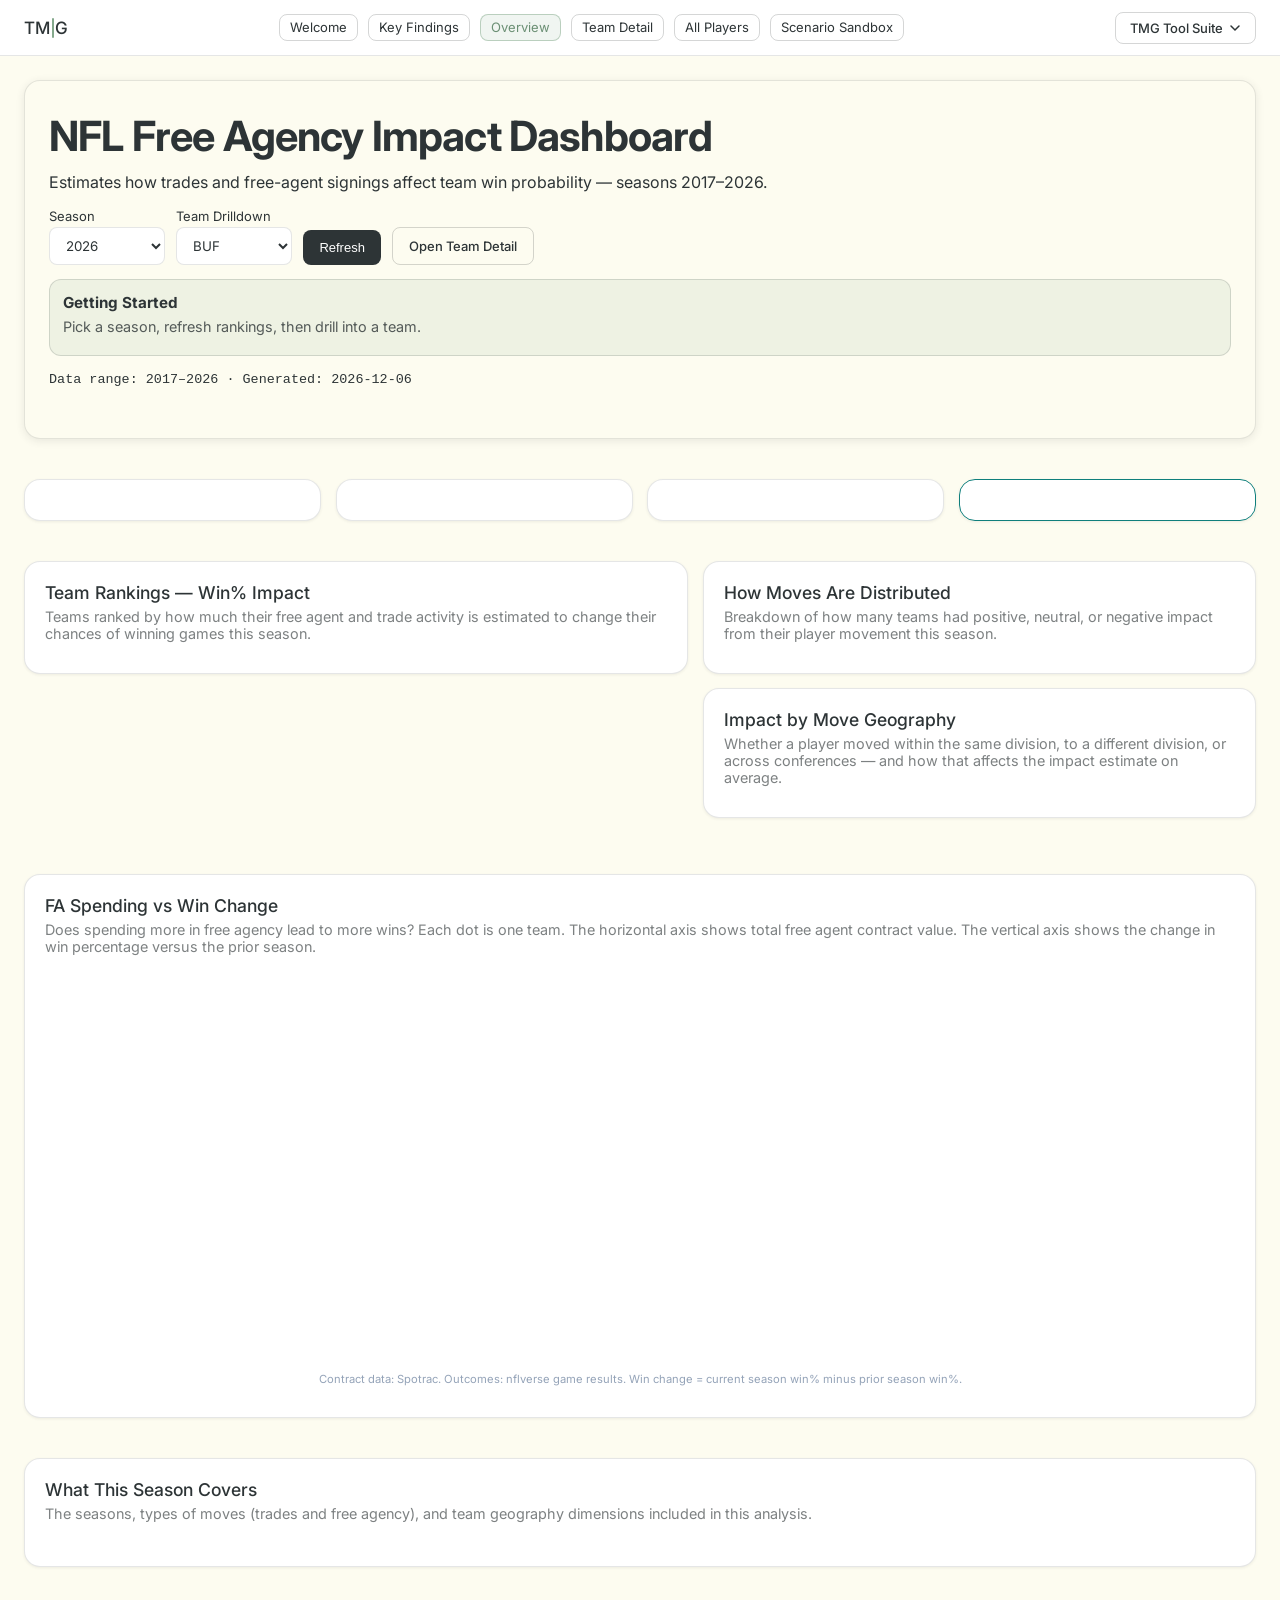
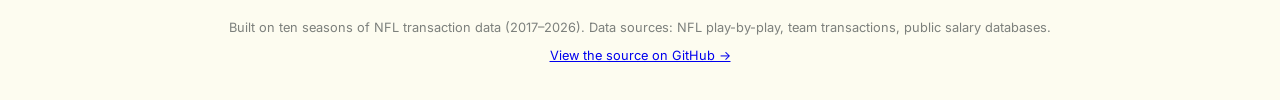
==== dashboard/src/index.html @ 6fe55dde "feat: update navigation links to replace 'Explorer' with 'All Players' for consistency across pages" ====
<!doctype html>
<html lang="en">
  <head>
    <meta charset="UTF-8" />
    <meta name="viewport" content="width=device-width, initial-scale=1.0" />
    <title>NFL Movement Impact Overview</title>
    <link rel="preconnect" href="https://fonts.googleapis.com" />
    <link href="https://fonts.googleapis.com/css2?family=Inter:wght@400;500&display=swap" rel="stylesheet" />
    <style>
      :root {
        --tmg-cream: #fdfcf0;
        --tmg-charcoal: #2d3436;
        --tmg-sage: #84a98c;
        --tmg-sage-hover: #6b8f74;
        --tmg-white: #ffffff;
        --tmg-bg: #fdfcf0;
        --tmg-text: #2d3436;
        --tmg-surface: #ffffff;
        --tmg-border: 1px solid rgba(45, 52, 54, 0.12);
        --tmg-bento-radius: 16px;
        --tmg-btn-radius: 8px;
        --tmg-gap: 24px;
        --tmg-gap-sm: 12px;
        --tmg-shadow-sm: 0 1px 3px rgba(45, 52, 54, 0.08);
        --tmg-shadow-md: 0 2px 8px rgba(45, 52, 54, 0.1);
        --tmg-success: #2e8540;
        --tmg-warning: #c47f00;
        --tmg-error: #b00020;
      }
    </style>
    <link rel="stylesheet" href="./styles.css" />
  </head>
  <body>
    <div class="noise-layer" aria-hidden="true"></div>
    <nav class="tmg-nav" role="banner">
      <div class="tmg-logo" aria-label="The Mallory Group">
        <span>TM</span>
        <div class="tmg-logo-divider" aria-hidden="true"></div>
        <span>G</span>
      </div>
      <div class="tmg-page-links" aria-label="Dashboard pages">
        <a id="welcomeLink" href="./welcome.html">Welcome</a>
        <a href="./findings.html" id="findingsLink">Key Findings</a>
        <a href="./index.html" aria-current="page">Overview</a>
        <a id="teamPageLink" href="./team.html?team_id=BUF&season=2026">Team Detail</a>
        <a id="explorerLink" href="./explorer.html">All Players</a>
        <a id="scenarioPageLink" href="./scenario.html?team_id=BUF&season=2026">Scenario Sandbox</a>
      </div>
      <div class="tmg-dropdown-wrap">
        <button class="tmg-dropdown-btn" id="tmgDdBtn" aria-haspopup="true" aria-expanded="false" aria-controls="tmgDdMenu">
          TMG Tool Suite
          <svg class="tmg-chevron" viewBox="0 0 12 12" fill="none" width="12" height="12" aria-hidden="true">
            <path d="M2 4l4 4 4-4" stroke="currentColor" stroke-width="1.5" stroke-linecap="round" />
          </svg>
        </button>
        <div class="tmg-dropdown-menu" id="tmgDdMenu" role="menu">
          <a href="https://rmallorybpc.github.io/pdf-multi-agent-analysis/" target="_blank" rel="noreferrer" role="menuitem">PDF Multi-Agent Analysis</a>
          <a href="https://rmallorybpc.github.io/housing-market-intel/" target="_blank" rel="noreferrer" role="menuitem">Housing Market Intel</a>
          <a href="https://rmallorybpc.github.io/real-estate-report/" target="_blank" rel="noreferrer" role="menuitem">Real Estate Report</a>
          <a href="https://rmallorybpc.github.io/nflanalysis/dashboard/src/" target="_blank" rel="noreferrer" role="menuitem">NFL Analysis</a>
          <a href="https://rmallorybpc.github.io/recipes/" target="_blank" rel="noreferrer" role="menuitem">Recipe Book</a>
        </div>
      </div>
    </nav>

    <main class="layout tmg-page tmg-container">
      <header class="hero">
        <h1>NFL Free Agency Impact Dashboard</h1>
        <p class="subhead" id="hero-subtitle">
          Estimates how trades and free-agent signings affect team win probability — seasons 2017–2026.
        </p>
        <div class="hero-controls" aria-label="Overview filters">
          <label>Season
            <select id="seasonInput" aria-label="Season selector">
              <option value="2017">2017</option>
              <option value="2018">2018</option>
              <option value="2019">2019</option>
              <option value="2020">2020</option>
              <option value="2021">2021</option>
              <option value="2022">2022</option>
              <option value="2023">2023</option>
              <option value="2024">2024</option>
              <option value="2025">2025</option>
              <option value="2026" selected>2026</option>
            </select>
          </label>
          <label>Team Drilldown
            <select id="teamInput" aria-label="Team drilldown selector"></select>
          </label>
          <button id="refreshBtn" type="button" class="tmg-btn">Refresh</button>
          <a id="open-team-detail" class="cta-link tmg-btn-ghost" href="./team.html?team_id=BUF&season=2026" aria-label="Open Team Detail for selected team and season">Open Team Detail</a>
        </div>
        <section class="getting-started-callout" aria-labelledby="getting-started-title">
          <h2 id="getting-started-title">Getting Started</h2>
          <p>Pick a season, refresh rankings, then drill into a team.</p>
        </section>
        <div class="hero-meta">
          <span id="page-metadata">Data range: 2017–2026 · Generated: YYYY-MM-DD</span>
        </div>
        <p id="statusMessage" class="status-message" role="status" aria-live="polite"></p>
      </header>

      <section class="cards" id="overview-metric" aria-label="overview cards">
        <article class="metric-card positive tmg-card" id="topPositiveCard"></article>
        <article class="metric-card negative tmg-card" id="topNegativeCard"></article>
        <article class="metric-card neutral tmg-card" id="leagueCard"></article>
        <article class="metric-card geography tmg-card" id="geographyInsightCard" aria-label="Geography insight card"></article>
      </section>

      <section class="panel-grid panel-grid-overview">
        <article class="panel tmg-card panel-overview-ranking" aria-labelledby="rankingTitle">
          <div class="panel-header">
            <h2 id="rankingTitle">Team Rankings — Win% Impact</h2>
            <p>Teams ranked by how much their free agent and trade activity is estimated to change their chances of winning games this season.</p>
          </div>
          <div id="rankingChart" class="bar-list"></div>
        </article>

        <article class="panel tmg-card panel-overview-distribution" aria-labelledby="distributionTitle">
          <div class="panel-header">
            <h2 id="distributionTitle">How Moves Are Distributed</h2>
            <p>Breakdown of how many teams had positive, neutral, or negative impact from their player movement this season.</p>
          </div>
          <div id="distributionChart" class="stack-list"></div>
        </article>

        <article class="panel tmg-card panel-overview-geography" aria-labelledby="geographyTitle">
          <div class="panel-header">
            <h2 id="geographyTitle">Impact by Move Geography</h2>
            <p>Whether a player moved within the same division, to a different division, or across conferences — and how that affects the impact estimate on average.</p>
          </div>
          <div id="geographyChart" class="geo-list"></div>
        </article>
      </section>

      <section id="teamScorecardSection"
               class="panel tmg-card team-scorecard-panel"
               aria-label="Team FA Scorecard"
               style="display:none">
        <div id="teamScorecardContent"></div>
      </section>

      <section id="spendingEfficiency" class="panel tmg-card" aria-labelledby="spendingTitle">
        <div class="panel-header">
          <h2 id="spendingTitle">FA Spending vs Win Change</h2>
          <p class="section-desc">
            Does spending more in free agency lead to more wins? Each dot is one team. The horizontal axis
            shows total free agent contract value. The vertical axis shows the change in win percentage
            versus the prior season.
          </p>
        </div>
        <div id="spendingChart"></div>
        <p class="chart-footnote">
          Contract data: Spotrac. Outcomes: nflverse game results. Win change = current season win% minus
          prior season win%.
        </p>
      </section>

      <section class="panel-grid panel-grid-single">
        <article class="panel tmg-card" aria-labelledby="scopeTitle">
          <div class="panel-header">
            <h2 id="scopeTitle">What This Season Covers</h2>
            <p>The seasons, types of moves (trades and free agency), and team geography dimensions included in this analysis.</p>
          </div>
          <div id="scopeList" class="scope-list"></div>
          <div id="seasonCoverageChart" class="bar-list"></div>
        </article>
      </section>

      <footer class="site-footer">
        <p class="welcome-footer-text">
          Built on ten seasons of NFL transaction data (2017–2026). Data sources: NFL play-by-play, team transactions, public salary databases.
        </p>
        <p class="welcome-footer-text">
          <a
            href="https://github.com/rmallorybpc/nflanalysis"
            target="_blank"
            rel="noopener"
            aria-label="View source on GitHub"
          >View the source on GitHub →</a>
        </p>
      </footer>
    </main>

    <template id="rankingRowTemplate">
      <div class="bar-row">
        <div class="bar-label"></div>
        <div class="bar-track"><div class="bar-fill"></div></div>
        <div class="bar-value"></div>
      </div>
    </template>

    <template id="distributionRowTemplate">
      <div class="stack-row">
        <div class="stack-label"></div>
        <div class="stack-values"></div>
      </div>
    </template>

    <template id="seasonCoverageRowTemplate">
      <div class="bar-row">
        <div class="bar-label"></div>
        <div class="bar-track"><div class="bar-fill"></div></div>
        <div class="bar-value"></div>
      </div>
    </template>

    <template id="geoRowTemplate">
      <div class="geo-row">
        <div class="geo-scope"></div>
        <div class="geo-outcome"></div>
        <div class="geo-count"></div>
        <div class="geo-impact"></div>
      </div>
    </template>

    <script>
      (function () {
        const btn = document.getElementById("tmgDdBtn");
        const menu = document.getElementById("tmgDdMenu");
        if (!btn || !menu) return;

        btn.addEventListener("click", function (e) {
          e.stopPropagation();
          const isOpen = menu.classList.toggle("open");
          btn.classList.toggle("open", isOpen);
          btn.setAttribute("aria-expanded", String(isOpen));
        });

        document.addEventListener("click", function () {
          menu.classList.remove("open");
          btn.classList.remove("open");
          btn.setAttribute("aria-expanded", "false");
        });

        document.addEventListener("keydown", function (e) {
          if (e.key === "Escape") {
            menu.classList.remove("open");
            btn.classList.remove("open");
            btn.setAttribute("aria-expanded", "false");
            btn.focus();
          }
        });
      })();
    </script>
    <script src="./nav.js"></script>
    <script type="module" src="./overview.js"></script>
  </body>
</html>
---- dashboard/src/styles.css ----
:root {
  --bg-ink: #0e1b2a;
  --bg-sky: #d8e6f2;
  --card: rgba(255, 255, 255, 0.88);
  --text: #1a1f2a;
  --muted: #4e5b69;
  --line: rgba(16, 30, 44, 0.12);
  --color-surface: #e2e8ef;
  --positive: #0f8a5f;
  --negative: #c13f2d;
  --neutral: #2d6db3;
  --glow: rgba(255, 255, 255, 0.46);
}

* {
  box-sizing: border-box;
}

.sr-only {
  position: absolute;
  width: 1px;
  height: 1px;
  padding: 0;
  margin: -1px;
  overflow: hidden;
  clip: rect(0, 0, 0, 0);
  white-space: nowrap;
  border: 0;
}

body {
  margin: 0;
  font-family: Inter, -apple-system, BlinkMacSystemFont, "Segoe UI", Roboto, "Helvetica Neue", Arial, sans-serif;
  color: var(--tmg-text);
  background: var(--tmg-bg);
  min-height: 100vh;
}

.noise-layer {
  position: fixed;
  inset: 0;
  pointer-events: none;
  opacity: 0.05;
  background-image: radial-gradient(#10253a 0.6px, transparent 0.6px);
  background-size: 5px 5px;
}

.layout {
  max-width: 1180px;
  margin: 0 auto;
  padding: 2.2rem 1rem 2.8rem;
  position: relative;
}

.hero {
  background: var(--tmg-cream);
  color: var(--tmg-text);
  border-radius: var(--tmg-bento-radius);
  padding: 1.5rem;
  border: var(--tmg-border);
  box-shadow: var(--tmg-shadow-sm);
  animation: rise 540ms ease;
}

.hero-top {
  display: flex;
  align-items: center;
  justify-content: space-between;
  gap: 1rem;
  flex-wrap: wrap;
}

/* Legacy .top-nav styles removed. TMG global nav uses .tmg-nav and .tmg-subnav. */

.kicker {
  margin: 0;
  text-transform: uppercase;
  letter-spacing: 0.12em;
  font-size: 0.78rem;
  color: #97b6d6;
}

h1 {
  margin: 0.35rem 0 0;
  font-size: clamp(1.7rem, 3.5vw, 2.6rem);
  letter-spacing: -0.02em;
}

.subhead {
  margin: 0.7rem 0 0;
  max-width: 62ch;
  color: #d1deea;
}

.hero .subhead {
  max-width: none;
}

.hero-getting-started {
  margin: 0.7rem 0 0;
  color: rgba(45, 52, 54, 0.72);
  font-size: 0.92rem;
}

.hero-getting-started strong {
  color: var(--tmg-charcoal);
  margin-right: 0.35rem;
}

.hero-controls {
  margin-top: 1rem;
  display: flex;
  gap: 0.7rem;
  align-items: end;
  flex-wrap: wrap;
}

.getting-started-callout {
  margin-top: 0.9rem;
  padding: 0.8rem;
  border: 1px solid rgba(45, 52, 54, 0.16);
  border-radius: 12px;
  background: rgba(132, 169, 140, 0.12);
}

.getting-started-callout h2 {
  margin: 0;
  font-size: 0.95rem;
}

.getting-started-callout p {
  margin: 0.35rem 0 0.45rem;
  color: rgba(45, 52, 54, 0.8);
  font-size: 0.9rem;
}

.hero-controls label {
  display: grid;
  gap: 0.2rem;
  font-size: 0.78rem;
  color: #bed1e4;
}

.hero-controls input,
.hero-controls select {
  border-radius: 9px;
  border: 1px solid rgba(197, 216, 235, 0.5);
  background: rgba(255, 255, 255, 0.14);
  color: #f4f8fc;
  padding: 0.35rem 0.5rem;
  min-width: 116px;
  font-family: "IBM Plex Mono", monospace;
}

.helper {
  margin-top: 0.95rem;
}

.helper h2 {
  margin: 0;
  font-size: 0.98rem;
}

.helper p {
  margin: 0.35rem 0 0;
  color: var(--muted);
  font-size: 0.9rem;
}

.hero-controls button,
.cta-link {
  border: 1px solid rgba(197, 216, 235, 0.6);
  border-radius: 10px;
  background: rgba(227, 238, 250, 0.18);
  color: #ecf5fc;
  padding: 0.42rem 0.74rem;
  text-decoration: none;
  font-family: "Space Grotesk", sans-serif;
  cursor: pointer;
}

.hero-controls button:hover,
.cta-link:hover {
  background: rgba(227, 238, 250, 0.32);
}

.hero-meta {
  margin-top: 1rem;
  display: flex;
  gap: 1rem;
  flex-wrap: wrap;
  font-family: "IBM Plex Mono", monospace;
  font-size: 0.84rem;
  color: #b9cde0;
}

.status-message {
  margin: 0.6rem 0 0;
  min-height: 1.1rem;
  font-size: 0.85rem;
  color: #d8e5f2;
}

.status-message.error {
  color: #ffd2c8;
}

.cards {
  margin-top: 1rem;
  display: grid;
  grid-template-columns: repeat(4, minmax(0, 1fr));
  gap: 0.9rem;
}

.metric-card {
  padding: 1rem;
  border-radius: 16px;
  background: var(--card);
  border: 1px solid var(--line);
  backdrop-filter: blur(4px);
  box-shadow: 0 10px 26px rgba(17, 31, 44, 0.12);
  transform: translateY(6px);
  opacity: 0;
  animation: stagger 420ms ease forwards;
}

.metric-card:nth-child(2) {
  animation-delay: 90ms;
}

.metric-card:nth-child(3) {
  animation-delay: 170ms;
}

.metric-card:nth-child(4) {
  animation-delay: 240ms;
}

.metric-card h3 {
  margin: 0;
  font-size: 0.9rem;
  font-weight: 600;
  text-transform: uppercase;
  letter-spacing: 0.06em;
  color: var(--muted);
}

.metric-card .value {
  margin-top: 0.5rem;
  font-size: 2rem;
  line-height: 1;
  font-weight: 700;
}

.metric-card .meta {
  margin-top: 0.45rem;
  font-size: 0.9rem;
  color: var(--muted);
}

.metric-card .mis-label {
  margin-top: 0.5rem;
  font-size: 0.8rem;
  letter-spacing: 0.04em;
  text-transform: uppercase;
  color: var(--muted);
}

.metric-card .glossary-plain {
  margin: 0.2rem 0 0.35rem;
  font-size: 0.8rem;
  font-weight: 500;
  color: rgba(45, 52, 54, 0.78);
}

.positive .value {
  color: var(--positive);
}

.negative .value {
  color: var(--negative);
}

.neutral .value {
  color: var(--neutral);
}

.panel-grid {
  margin-top: 1rem;
  display: grid;
  grid-template-columns: 1.2fr 1fr;
  gap: 0.9rem;
}

.panel-grid-overview {
  align-items: start;
}

.panel-overview-ranking {
  grid-column: 1;
  grid-row: 1 / span 2;
}

.panel-overview-distribution {
  grid-column: 2;
  grid-row: 1;
  align-self: start;
}

.panel-overview-geography {
  grid-column: 2;
  grid-row: 2;
}

.panel-grid-single {
  grid-template-columns: 1fr;
}

.team-scorecard-panel {
  margin-top: 8px;
  margin-bottom: 16px;
}

.scorecard-header {
  display: flex;
  align-items: baseline;
  gap: 10px;
  margin-bottom: 10px;
}

.scorecard-team {
  font-size: 1.1rem;
  font-weight: 700;
  color: var(--color-text, #f8fafc);
}

.scorecard-season {
  font-size: 0.8rem;
  color: var(--color-muted, #94a3b8);
}

.scorecard-row {
  display: flex;
  gap: 0;
  border: 1px solid var(--color-border, #334155);
  border-radius: 6px;
  overflow: hidden;
}

.scorecard-cell {
  flex: 1;
  padding: 10px 14px;
  border-right: 1px solid var(--color-border, #334155);
}

.scorecard-cell:last-child {
  border-right: none;
}

.scorecard-label {
  font-size: 0.7rem;
  color: var(--color-muted, #94a3b8);
  text-transform: uppercase;
  letter-spacing: 0.05em;
  margin-bottom: 4px;
}

.scorecard-value {
  font-size: 1rem;
  font-weight: 600;
  color: var(--color-text, #f8fafc);
}

.scorecard-gain {
  color: #22c55e;
}

.scorecard-loss {
  color: #ef4444;
}

.scorecard-neutral {
  color: var(--color-muted, #94a3b8);
}

.scorecard-above {
  color: #f59e0b;
}

.scorecard-below {
  color: #22c55e;
}

.scorecard-footer {
  margin-top: 8px;
}

.scorecard-link {
  font-size: 0.8rem;
  color: var(--color-primary, #0f7f7c);
  text-decoration: none;
  font-weight: 500;
}

.scorecard-link:hover {
  text-decoration: underline;
}

.panel {
  background: rgba(255, 255, 255, 0.86);
  border: 1px solid var(--line);
  border-radius: 16px;
  padding: 1rem;
}

.panel-header h2 {
  margin: 0;
  font-size: 1.1rem;
}

.panel-header p {
  margin: 0.3rem 0 0.7rem;
  color: var(--muted);
  font-size: 0.9rem;
}

.bar-list,
.stack-list {
  display: grid;
  gap: 0.55rem;
}

.bar-row {
  display: grid;
  grid-template-columns: 62px 1fr 75px;
  gap: 0.5rem;
  align-items: center;
}

.bar-row.clickable {
  cursor: pointer;
  border-radius: 8px;
  padding: 0.2rem;
  transition: background-color 150ms ease;
}

.bar-row.clickable:hover,
.bar-row.clickable:focus-visible {
  background: rgba(33, 70, 107, 0.1);
  outline: none;
}

.ranking-row-selected {
  outline: 2px solid var(--color-primary, #0f7f7c);
  outline-offset: -2px;
  background: rgba(15, 127, 124, 0.08);
  border-radius: 4px;
  position: relative;
}

.ranking-row-selected .bar-label {
  font-weight: 700;
  color: var(--color-primary, #0f7f7c);
}

.ranking-row-selected::before {
  content: '\25b6';
  position: absolute;
  left: -16px;
  top: 50%;
  transform: translateY(-50%);
  font-size: 0.6rem;
  color: var(--color-primary, #0f7f7c);
}

.bar-label,
.bar-value,
.stack-label {
  font-family: "IBM Plex Mono", monospace;
  font-size: 0.8rem;
}

.bar-track {
  height: 11px;
  border-radius: 999px;
  background: #e2e8ef;
  overflow: hidden;
}

.bar-fill {
  height: 100%;
  background: linear-gradient(90deg, #1f6bb2, #2ca47a);
}

.stack-row {
  display: grid;
  grid-template-columns: 1fr auto;
  gap: 0.6rem;
  align-items: center;
  border-bottom: 1px solid var(--line);
  padding-bottom: 0.35rem;
}

.stack-values {
  display: flex;
  gap: 0.4rem;
  flex-wrap: wrap;
  justify-content: flex-end;
}

.scope-list {
  display: flex;
  flex-wrap: wrap;
  gap: 0.45rem;
  margin-bottom: 0.8rem;
}

.scope-pill {
  padding: 0.28rem 0.5rem;
  border-radius: 999px;
  font-family: "IBM Plex Mono", monospace;
  font-size: 0.73rem;
  background: rgba(16, 37, 58, 0.08);
}

.geo-list {
  display: grid;
  gap: 0.42rem;
}

.geo-row {
  display: grid;
  grid-template-columns: 1fr 1fr auto auto;
  gap: 0.55rem;
  align-items: center;
  border-bottom: 1px solid var(--line);
  padding-bottom: 0.35rem;
  font-family: "IBM Plex Mono", monospace;
  font-size: 0.76rem;
}

.geo-impact {
  font-weight: 600;
}

.metric-card.geography {
  border-color: var(--color-primary, #0f7f7c);
}

.geography-icon-value {
  font-size: 1.1rem;
  font-weight: 700;
  color: var(--color-primary, #0f7f7c);
  margin: 6px 0;
}

.geo-finding {
  font-size: 0.82rem;
  color: var(--color-text, #f8fafc);
  line-height: 1.6;
  margin-top: 12px;
  padding: 10px 12px;
  background: rgba(15, 127, 124, 0.08);
  border-left: 3px solid var(--color-primary, #0f7f7c);
  border-radius: 0 4px 4px 0;
}

.pill {
  padding: 0.2rem 0.45rem;
  border-radius: 999px;
  font-family: "IBM Plex Mono", monospace;
  font-size: 0.72rem;
  background: rgba(16, 37, 58, 0.07);
}

@keyframes skeleton-pulse {
  0%,
  100% {
    opacity: 1;
  }
  50% {
    opacity: 0.4;
  }
}

.skeleton {
  background: var(--color-surface, #e2e8f0);
  border-radius: 4px;
  animation: skeleton-pulse 1.4s ease-in-out infinite;
}

.skeleton-list {
  display: grid;
  gap: 8px;
}

.skeleton-row {
  max-width: 100%;
}

.chart-skeleton-block {
  display: grid;
  gap: 8px;
}

.chart-skeleton-frame {
  height: 320px;
  width: 100%;
  border-radius: 8px;
}

.chart-skeleton-row {
  border-radius: 6px;
}

.empty-state {
  text-align: center;
  padding: 24px 0;
  color: var(--color-muted, #94a3b8);
  font-size: 0.875rem;
}

.panel .empty-state {
  min-height: 68px;
  display: grid;
  place-items: center;
  text-align: center;
}

.empty-state.error-state {
  color: var(--color-amber, #f59e0b);
}

.movement-geo-badge {
  font-size: 0.72rem;
  font-weight: 500;
  letter-spacing: 0.02em;
  padding: 2px 8px;
  border-radius: 10px;
  background: rgba(255, 255, 255, 0.06);
  margin-left: auto;
  white-space: nowrap;
  cursor: default;
}

.movement-geo-panel {
  background: var(--color-surface, #1e293b);
  border: 1px solid var(--color-border, #334155);
  border-radius: 6px;
  padding: 10px 12px;
  margin-top: 8px;
  font-size: 0.78rem;
}

.movement-geo-panel-header {
  display: flex;
  justify-content: space-between;
  align-items: center;
  font-weight: 600;
  color: var(--color-text, #f8fafc);
  margin-bottom: 8px;
  font-size: 0.8rem;
}

.movement-geo-panel-close {
  cursor: pointer;
  color: var(--color-muted, #94a3b8);
  font-size: 1rem;
  line-height: 1;
  padding: 0 4px;
}

.movement-geo-panel-close:hover {
  color: var(--color-text, #f8fafc);
}

.movement-geo-panel-row {
  display: flex;
  justify-content: space-between;
  gap: 8px;
  padding: 3px 0;
  color: var(--color-muted, #94a3b8);
  border-bottom: 1px solid rgba(255,255,255,0.04);
}

.movement-geo-panel-row:last-of-type {
  border-bottom: none;
}

.movement-geo-panel-note {
  color: var(--color-muted, #94a3b8);
  font-size: 0.7rem;
  margin-top: 8px;
  line-height: 1.4;
}

#cardDecomp {
  min-width: 180px;
}

.decomp-row {
  display: flex;
  align-items: center;
  gap: 6px;
  padding: 3px 0;
  border-bottom: 1px solid rgba(255, 255, 255, 0.05);
  font-size: 0.82rem;
}

.decomp-row:last-of-type {
  border-bottom: none;
}

.decomp-label {
  color: var(--color-muted, #94a3b8);
  flex: 1;
  font-size: 0.78rem;
}

.decomp-value {
  font-weight: 600;
  font-variant-numeric: tabular-nums;
  min-width: 64px;
  text-align: right;
}

.decomp-value.positive {
  color: #22c55e;
}

.decomp-value.negative {
  color: #ef4444;
}

.decomp-value.neutral {
  color: var(--color-muted, #94a3b8);
}

.decomp-count {
  color: var(--color-muted, #94a3b8);
  font-size: 0.7rem;
  white-space: nowrap;
}

.decomp-interaction .decomp-label {
  cursor: help;
  border-bottom: 1px dotted var(--color-muted, #94a3b8);
}

.decomp-note {
  font-size: 0.7rem;
  color: var(--color-muted, #94a3b8);
  font-style: italic;
  margin-top: 6px;
  line-height: 1.4;
}

/* Tooltip system */
[data-tooltip] {
  position: relative;
  cursor: help;
  border-bottom: 1px dotted var(--color-muted, #94a3b8);
  text-decoration: none;
}

[data-tooltip]::after {
  content: attr(data-tooltip);
  position: absolute;
  bottom: calc(100% + 6px);
  left: 50%;
  transform: translateX(-50%);
  background: var(--color-surface, #1e293b);
  color: var(--color-text, #f8fafc);
  font-size: 0.75rem;
  line-height: 1.4;
  padding: 6px 10px;
  border-radius: 4px;
  white-space: normal;
  width: var(--tooltip-width, 220px);
  text-align: left;
  pointer-events: none;
  opacity: 0;
  transition: opacity 0.15s ease;
  z-index: 100;
  border: 1px solid var(--color-border, #334155);
  box-shadow: 0 4px 12px rgba(0,0,0,0.4);
}

#spendingEfficiency {
  margin-top: 32px;
}

#spendingChart {
  width: 100%;
  max-width: 700px;
  height: 400px;
  position: relative;
  margin: 0 auto;
}

.chart-footnote {
  font-size: 0.7rem;
  color: var(--color-muted, #94a3b8);
  margin-top: 6px;
  text-align: center;
}

.spending-chart-wrap {
  position: relative;
  width: 100%;
  height: 400px;
}

.spending-overlay {
  position: absolute;
  inset: 0;
  pointer-events: none;
}

.spending-tooltip-dot {
  position: absolute;
  width: 22px;
  height: 22px;
  transform: translate(-50%, -50%);
  border-radius: 50%;
  pointer-events: auto;
  border: none;
  background: transparent;
  cursor: help;
  outline: none;
}

.spending-progress {
  margin-top: 8px;
  font-size: 0.82rem;
  color: var(--color-muted, #94a3b8);
  text-align: center;
}

.spending-note {
  margin-top: 6px;
  font-size: 0.76rem;
  color: var(--color-muted, #94a3b8);
  text-align: center;
}

.spending-finding {
  font-size: 0.82rem;
  color: var(--color-text, #f8fafc);
  line-height: 1.6;
  margin-top: 12px;
  padding: 10px 12px;
  background: rgba(245, 158, 11, 0.08);
  border-left: 3px solid #f59e0b;
  border-radius: 0 4px 4px 0;
  max-width: 700px;
}

.spending-quadrant-label {
  font-size: 0.65rem;
  fill: var(--color-muted, #94a3b8);
  font-style: italic;
}

[data-tooltip]:hover::after,
[data-tooltip]:focus::after {
  opacity: 1;
}

/* Mobile: show tooltip on tap by using :focus-within on a wrapper */
@media (hover: none) {
  [data-tooltip]:active::after {
    opacity: 1;
  }
}

/* Mobile: stack cells vertically */
@media (max-width: 480px) {
  .scorecard-row {
    flex-direction: column;
  }

  .scorecard-cell {
    border-right: none;
    border-bottom: 1px solid var(--color-border, #334155);
  }

  .scorecard-cell:last-child {
    border-bottom: none;
  }
}

/* Welcome page */
.welcome-hero {
  text-align: center;
  padding: 48px 24px 40px;
  border-bottom: 1px solid var(--color-border, #334155);
  margin-bottom: 40px;
}

.welcome-title {
  font-size: 2rem;
  font-weight: 700;
  margin-bottom: 12px;
  color: var(--color-text, #f8fafc);
}

.welcome-subtitle {
  font-size: 1.1rem;
  color: var(--color-muted, #94a3b8);
  max-width: 560px;
  margin: 0 auto 24px;
  line-height: 1.6;
  text-align: center;
}

.welcome-data-scope {
  font-size: 0.9rem;
  color: #cbd5e1;
  margin: 0 auto 20px;
  max-width: 720px;
}

.welcome-cta {
  display: inline-block;
  background: var(--color-primary, #0f7f7c);
  color: #fff;
  padding: 12px 28px;
  border-radius: 6px;
  font-weight: 600;
  font-size: 1rem;
  text-decoration: none;
  transition: opacity 0.15s;
}

.welcome-cta:hover {
  opacity: 0.85;
}

.welcome-section {
  max-width: 760px;
  margin: 0 auto 40px;
  padding: 0 24px;
}

.welcome-section h2 {
  font-size: 1.25rem;
  font-weight: 600;
  margin-bottom: 12px;
  color: var(--color-text, #f8fafc);
}

.welcome-section p {
  color: var(--color-muted, #94a3b8);
  line-height: 1.7;
  margin-bottom: 12px;
}

.welcome-section a {
  color: var(--color-primary, #0f7f7c);
}

.welcome-cards {
  display: grid;
  grid-template-columns: repeat(auto-fit, minmax(200px, 1fr));
  gap: 16px;
  margin-top: 16px;
}

.welcome-card {
  background: var(--color-surface, #1e293b);
  border: 1px solid var(--color-border, #334155);
  border-radius: 8px;
  padding: 20px;
}

.welcome-card-icon {
  font-size: 1.5rem;
  margin-bottom: 8px;
}

.welcome-card h3 {
  font-size: 1rem;
  font-weight: 600;
  margin-bottom: 8px;
  color: var(--color-text, #f8fafc);
}

.welcome-card p {
  font-size: 0.875rem;
  color: var(--color-muted, #94a3b8);
  line-height: 1.6;
  margin-bottom: 12px;
}

.welcome-card a {
  font-size: 0.875rem;
  font-weight: 600;
  color: var(--color-primary, #0f7f7c);
  text-decoration: none;
}

.welcome-card a:hover {
  text-decoration: underline;
}

.welcome-example-btn {
}

.welcome-example-btn:hover,
.welcome-example-btn:focus-visible {
}

.welcome-glossary {
  display: grid;
  gap: 16px;
}

.welcome-glossary dt {
  font-weight: 600;
  color: var(--color-text, #f8fafc);
  margin-bottom: 4px;
}

.welcome-glossary dd {
  color: var(--color-muted, #94a3b8);
  line-height: 1.6;
  margin: 0 0 0 16px;
}

.welcome-glossary dd p {
  margin: 0;
}

.glossary-plain {
  color: #333;
  font-weight: 600;
  margin-top: 6px;
  margin-bottom: 6px;
  font-size: 0.98rem;
}

.glossary-tooltip-trigger {
  margin-bottom: 0.45rem;
}

.glossary-tooltip-trigger:hover,
.glossary-tooltip-trigger:focus-visible {
}

.tooltip-modal {
  position: fixed;
  inset: 0;
  background: rgba(15, 23, 38, 0.78);
  display: none;
  align-items: center;
  justify-content: center;
  padding: 1rem;
  z-index: 2000;
}

.tooltip-modal.open {
  display: flex;
}

.tooltip-modal-card {
  width: min(92vw, 380px);
  border-radius: 12px;
  border: 1px solid rgba(148, 163, 184, 0.35);
  background: #111b2d;
  padding: 0.95rem;
  color: #e5edf5;
}

.tooltip-modal-card p {
  margin: 0 0 0.8rem;
  color: #e5edf5;
  line-height: 1.5;
}

.tooltip-modal-close {
  border: 1px solid rgba(148, 163, 184, 0.45);
  border-radius: 8px;
  background: rgba(148, 163, 184, 0.12);
  color: #f8fafc;
  padding: 0.4rem 0.65rem;
  cursor: pointer;
}

.example-highlight {
  outline: 3px solid rgba(14, 165, 233, 0.8);
  outline-offset: 4px;
  animation: highlight-fade 3s ease;
}

@keyframes highlight-fade {
  0% {
    box-shadow: 0 0 0 4px rgba(14, 165, 233, 0.28);
  }
  100% {
    box-shadow: 0 0 0 0 rgba(14, 165, 233, 0);
  }
}

.welcome-footer-section {
  border-top: 1px solid var(--color-border, #334155);
  padding-top: 24px;
}

.welcome-footer-text {
  font-size: 0.8rem;
  color: var(--color-muted, #94a3b8);
  text-align: center;
}

.site-footer {
  margin-top: 1rem;
}

@media (max-width: 400px) {
  .welcome-cards {
    grid-template-columns: 1fr;
  }
}

@keyframes rise {
  from {
    transform: translateY(10px);
    opacity: 0;
  }
  to {
    transform: translateY(0);
    opacity: 1;
  }
}

/* Findings page */
.findings-header {
  max-width: 900px;
  text-align: center;
  padding: 40px 24px 32px;
  border: var(--tmg-border);
  border-radius: var(--tmg-bento-radius);
  background: var(--tmg-surface);
  box-shadow: var(--tmg-shadow-sm);
  margin: 0 auto 20px;
  transition: box-shadow 180ms ease, border-color 180ms ease;
}

.findings-header h1 {
  font-size: 1.8rem;
  font-weight: 500;
  color: var(--tmg-text);
  margin-bottom: 10px;
}

.findings-subtitle {
  font-size: 1rem;
  color: rgba(45, 52, 54, 0.74);
  max-width: 600px;
  margin: 0 auto;
  line-height: 1.6;
}

.findings-section {
  max-width: 900px;
  margin: 0 auto 16px;
  padding: 24px;
  background: var(--tmg-surface);
  border: var(--tmg-border);
  border-radius: var(--tmg-bento-radius);
  box-shadow: var(--tmg-shadow-sm);
  transition: box-shadow 180ms ease, border-color 180ms ease;
}

.findings-section:hover,
.findings-header:hover,
.findings-footer:hover {
  border-color: rgba(132, 169, 140, 0.38);
  box-shadow: var(--tmg-shadow-md);
}

.findings-section h2 {
  font-size: 1.15rem;
  font-weight: 500;
  color: var(--tmg-text);
  margin-bottom: 14px;
  line-height: 1.4;
}

.findings-context {
  font-size: 0.88rem;
  color: rgba(45, 52, 54, 0.72);
  line-height: 1.7;
  margin-bottom: 12px;
}

.findings-answer {
  font-size: 0.92rem;
  color: var(--tmg-text);
  line-height: 1.7;
  margin-bottom: 20px;
  padding: 12px 16px;
  background: rgba(132, 169, 140, 0.08);
  border-left: 3px solid var(--tmg-sage);
  border-radius: 0 4px 4px 0;
}

.findings-table-wrap {
  overflow-x: auto;
  margin-bottom: 10px;
  border: 1px solid rgba(45, 52, 54, 0.14);
  border-radius: 12px;
}

.findings-table {
  width: 100%;
  border-collapse: collapse;
  font-size: 0.84rem;
  background: var(--tmg-white);
}

.findings-table th {
  text-align: left;
  padding: 7px 10px;
  font-size: 0.75rem;
  font-weight: 600;
  text-transform: uppercase;
  letter-spacing: 0.04em;
  color: rgba(45, 52, 54, 0.72);
  background: rgba(132, 169, 140, 0.15);
  border-bottom: 1px solid rgba(45, 52, 54, 0.14);
  white-space: nowrap;
}

.findings-table td {
  padding: 7px 10px;
  color: var(--tmg-text);
  border-bottom: 1px solid rgba(45, 52, 54, 0.1);
  white-space: nowrap;
}

.findings-table tr:last-child td {
  border-bottom: none;
}

.findings-table tr:hover td {
  background: rgba(132, 169, 140, 0.09);
}

.findings-best {
  color: var(--tmg-sage-hover);
  font-weight: 500;
}

.findings-gain { color: var(--tmg-success); font-weight: 500; }
.findings-loss { color: var(--tmg-error); font-weight: 500; }

.findings-loading {
  color: rgba(45, 52, 54, 0.62);
  font-style: italic;
  padding: 16px 12px;
}

.findings-error {
  color: var(--tmg-error);
  font-style: italic;
}

.findings-note {
  font-size: 0.75rem;
  color: rgba(45, 52, 54, 0.68);
  line-height: 1.5;
}

.findings-note a {
  color: var(--tmg-sage-hover);
  text-decoration: underline;
  text-underline-offset: 2px;
  text-decoration-thickness: 1px;
}

.findings-note a:hover {
  color: var(--tmg-charcoal);
}

.findings-footer {
  max-width: 900px;
  margin: 0 auto;
  padding: 24px 24px 40px;
  border: var(--tmg-border);
  border-radius: var(--tmg-bento-radius);
  background: var(--tmg-surface);
  box-shadow: var(--tmg-shadow-sm);
}

.findings-footer p {
  font-size: 0.78rem;
  color: rgba(45, 52, 54, 0.68);
  text-align: center;
  margin-bottom: 6px;
}

.findings-footer a {
  color: var(--tmg-sage-hover);
}

.findings-footer a:focus-visible,
.findings-note a:focus-visible {
  outline: 2px solid var(--tmg-sage);
  outline-offset: 2px;
  border-radius: 4px;
}

@keyframes stagger {
  to {
    transform: translateY(0);
    opacity: 1;
  }
}

@media (max-width: 900px) {
  .hero-controls {
    align-items: stretch;
  }

  .hero-controls button,
  .cta-link {
    width: 100%;
    text-align: center;
  }

  .cards {
    grid-template-columns: 1fr;
  }

  .panel-grid {
    grid-template-columns: 1fr;
  }

  .panel-overview-ranking,
  .panel-overview-distribution,
  .panel-overview-geography {
    grid-column: auto;
    grid-row: auto;
  }

  .bar-row {
    grid-template-columns: 56px 1fr 68px;
  }

  .geo-row {
    grid-template-columns: 1fr;
    gap: 0.2rem;
  }

  .findings-header {
    padding: 30px 18px 24px;
    margin-bottom: 14px;
  }

  .findings-section {
    margin-bottom: 12px;
    padding: 18px;
  }

  .findings-footer {
    padding: 18px;
  }

  .findings-table th,
  .findings-table td {
    padding: 6px 8px;
  }
}

/* TMG v2 overrides */
:root {
  --bg-ink: var(--tmg-charcoal);
  --bg-sky: var(--tmg-bg);
  --card: var(--tmg-surface);
  --text: var(--tmg-text);
  --muted: rgba(45, 52, 54, 0.62);
  --line: rgba(45, 52, 54, 0.12);
  --color-surface: rgba(132, 169, 140, 0.14);
  --positive: var(--tmg-success);
  --negative: var(--tmg-error);
  --neutral: var(--tmg-sage-hover);
  --glow: rgba(132, 169, 140, 0.16);
}

body {
  background: var(--tmg-bg);
  color: var(--tmg-text);
  font-family: Inter, -apple-system, BlinkMacSystemFont, "Segoe UI", Roboto, "Helvetica Neue", Arial, sans-serif;
}

.noise-layer {
  opacity: 0.03;
}

.layout {
  max-width: 1280px;
  padding: 1.5rem;
}

.hero {
  background: var(--tmg-cream);
  color: var(--tmg-text);
  border-radius: var(--tmg-bento-radius);
  border: var(--tmg-border);
  box-shadow: var(--tmg-shadow-md);
}

.kicker,
.label {
  color: var(--tmg-sage);
}

h1,
.subhead,
#meta,
.hero-meta,
.status-message,
#resultsCount,
#loadProgress {
  color: var(--tmg-text);
}

/* Legacy .top-nav overrides removed. */

.hero-controls label {
  color: var(--tmg-text);
  font-size: 13px;
}

.hero-controls input,
.hero-controls select {
  border: var(--tmg-border);
  border-radius: var(--tmg-btn-radius);
  background: var(--tmg-surface);
  color: var(--tmg-text);
  padding: 9px 12px;
  font-family: inherit;
}

.hero-controls button,
.cta-link {
  border: none;
  border-radius: var(--tmg-btn-radius);
  background: var(--tmg-charcoal);
  color: var(--tmg-white);
  padding: 10px 16px;
  font-weight: 500;
  font-size: 13px;
}

.hero-controls button:hover,
.cta-link:hover {
  background: #3d4446;
}

.panel,
.card,
.metric-card {
  background: var(--tmg-surface);
  border: var(--tmg-border);
  border-radius: var(--tmg-bento-radius);
  box-shadow: var(--tmg-shadow-sm);
}

.panel-header p,
.helper p,
.metric-card .meta,
.sub,
.welcome-section p,
.welcome-footer-text,
.welcome-data-scope,
.tmg-text-muted {
  color: rgba(45, 52, 54, 0.62);
}

.metric-card h3,
.card h3,
.welcome-section h2,
.panel h2 {
  color: var(--tmg-charcoal);
  font-weight: 500;
}

.bar-track,
.trend-track {
  background: rgba(132, 169, 140, 0.2);
}

.bar-fill,
.trend-fill {
  background: linear-gradient(90deg, var(--tmg-sage-hover), var(--tmg-sage));
}

.welcome-hero {
  border-bottom: 1px solid rgba(45, 52, 54, 0.12);
  margin-bottom: 1.75rem;
}

.welcome-title,
.welcome-subtitle,
.welcome-card h3,
.welcome-glossary dt {
  color: var(--tmg-charcoal);
}

.welcome-cta {
  background: var(--tmg-charcoal);
  border-radius: var(--tmg-btn-radius);
  font-weight: 500;
}

.welcome-cta:hover {
  background: #3d4446;
  opacity: 1;
}

.welcome-card {
  background: var(--tmg-white);
  border: var(--tmg-border);
  border-radius: var(--tmg-bento-radius);
}

/* Welcome buttons use .tmg-btn-ghost and .tmg-btn classes. */

.welcome-example-btn:hover,
.welcome-example-btn:focus-visible,
.glossary-tooltip-trigger:hover,
.glossary-tooltip-trigger:focus-visible,
.tooltip-modal-close:hover,
.tooltip-modal-close:focus-visible {
}

.tooltip-modal {
  background: rgba(45, 52, 54, 0.5);
}

.tooltip-modal-card {
  background: var(--tmg-surface);
  border: var(--tmg-border);
  color: var(--tmg-text);
}

.scope-pill,
.pill {
  background: rgba(132, 169, 140, 0.15);
  color: var(--tmg-charcoal);
}

[data-tooltip]::after {
  background: var(--tmg-charcoal);
  color: var(--tmg-white);
  border: 1px solid rgba(255, 255, 255, 0.15);
}

.example-highlight {
  outline: 3px solid rgba(132, 169, 140, 0.8);
}

main,
.layout,
.page,
.wrap {
  color: var(--tmg-text);
}

canvas {
  background: var(--tmg-white);
  border-radius: var(--tmg-bento-radius);
}

.tmg-body-sm {
  font-size: 13px;
  font-weight: 400;
  color: var(--tmg-charcoal);
}

.tmg-nav {
  position: sticky;
  top: 0;
  z-index: 100;
  background: var(--tmg-white);
  border-bottom: var(--tmg-border);
  padding: 0 24px;
  height: 56px;
  display: flex;
  align-items: center;
  justify-content: space-between;
}

.tmg-logo {
  display: flex;
  align-items: center;
  font-size: 17px;
  font-weight: 500;
  letter-spacing: 0.02em;
  color: var(--tmg-charcoal);
  text-decoration: none;
}

.tmg-logo-divider {
  width: 2px;
  height: 20px;
  background: var(--tmg-sage);
  border-radius: 2px;
  margin: 0 1px;
}

.tmg-page-links {
  display: flex;
  align-items: center;
  gap: 10px;
  flex-wrap: wrap;
}

.tmg-page-links a {
  text-decoration: none;
  color: var(--tmg-charcoal);
  border: 1px solid rgba(45, 52, 54, 0.2);
  border-radius: var(--tmg-btn-radius);
  padding: 6px 10px;
  font-size: 13px;
  line-height: 1;
  transition: background 0.12s, color 0.12s, border-color 0.12s;
}

.tmg-page-links a:hover,
.tmg-page-links a[aria-current="page"] {
  color: var(--tmg-sage-hover);
  border-color: rgba(132, 169, 140, 0.5);
  background: rgba(132, 169, 140, 0.12);
}

.tmg-dropdown-wrap {
  position: relative;
}

.tmg-dropdown-btn {
  background: transparent;
  border: 1px solid rgba(45, 52, 54, 0.2);
  border-radius: var(--tmg-btn-radius);
  padding: 7px 14px;
  font-size: 13px;
  font-weight: 500;
  color: var(--tmg-charcoal);
  cursor: pointer;
  display: inline-flex;
  align-items: center;
  gap: 6px;
  font-family: inherit;
  transition: background 0.15s;
}

.tmg-dropdown-btn:hover,
.tmg-dropdown-btn.open {
  background: rgba(132, 169, 140, 0.1);
}

.tmg-dropdown-btn:focus-visible {
  outline: 3px solid rgba(132, 169, 140, 0.35);
  outline-offset: 2px;
}

.tmg-chevron {
  transition: transform 0.2s;
  flex-shrink: 0;
}

.tmg-dropdown-btn.open .tmg-chevron {
  transform: rotate(180deg);
}

.tmg-dropdown-menu {
  display: none;
  position: absolute;
  right: 0;
  top: calc(100% + 6px);
  background: var(--tmg-white);
  border: var(--tmg-border);
  border-radius: 10px;
  padding: 6px;
  min-width: 220px;
  z-index: 200;
  box-shadow: var(--tmg-shadow-md);
}

.tmg-dropdown-menu.open {
  display: block;
}

.tmg-dropdown-menu a {
  display: block;
  padding: 8px 12px;
  border-radius: 6px;
  font-size: 13px;
  color: var(--tmg-charcoal);
  text-decoration: none;
  transition: background 0.12s, color 0.12s;
}

.tmg-dropdown-menu a:hover {
  background: rgba(132, 169, 140, 0.12);
  color: var(--tmg-sage-hover);
}

.tmg-dropdown-menu a:focus-visible {
  outline: 2px solid var(--tmg-sage);
  outline-offset: -2px;
  border-radius: 6px;
}

.tmg-subnav {
  display: flex;
  align-items: center;
  gap: 14px;
  padding: 10px 24px 0;
}

.tmg-subnav a {
  text-decoration: none;
  border-bottom: 2px solid transparent;
  color: var(--tmg-charcoal);
  padding-bottom: 4px;
}

.tmg-subnav a:hover,
.tmg-subnav a[aria-current="page"] {
  color: var(--tmg-sage-hover);
  border-bottom-color: var(--tmg-sage);
}

.tmg-page {
  background: var(--tmg-bg);
  min-height: 100vh;
  display: grid;
  gap: var(--tmg-gap);
}

.tmg-container {
  max-width: 1280px;
  margin: 0 auto;
}

.tmg-bento-grid {
  display: grid;
  grid-template-columns: repeat(auto-fit, minmax(280px, 1fr));
  gap: var(--tmg-gap);
}

@media (max-width: 980px) {
  .tmg-nav {
    height: auto;
    min-height: 56px;
    padding: 10px 12px;
    align-items: flex-start;
    gap: 10px;
    flex-wrap: wrap;
  }

  .tmg-page-links {
    order: 3;
    width: 100%;
  }
}

.tmg-card {
  background: var(--tmg-white);
  border: var(--tmg-border);
  border-radius: var(--tmg-bento-radius);
  padding: 20px;
}

.tmg-card-wide {
  background: var(--tmg-white);
  border: var(--tmg-border);
  border-radius: var(--tmg-bento-radius);
  padding: 24px;
  grid-column: 1 / -1;
}

.tmg-card-title {
  font-size: 16px;
  font-weight: 500;
  color: var(--tmg-charcoal);
  margin: 0 0 14px;
}

.tmg-page-header {
  margin-bottom: var(--tmg-gap);
}

.tmg-eyebrow {
  font-size: 13px;
  font-weight: 500;
  letter-spacing: 0.08em;
  text-transform: uppercase;
  color: var(--tmg-sage);
  margin: 0 0 6px;
}

.tmg-page-title {
  font-size: 28px;
  font-weight: 500;
  color: var(--tmg-charcoal);
  margin: 0 0 8px;
}

.tmg-page-desc {
  font-size: 15px;
  color: rgba(45, 52, 54, 0.6);
  margin: 0;
}

.tmg-btn {
  background: var(--tmg-charcoal);
  color: var(--tmg-white);
  border: none;
  border-radius: var(--tmg-btn-radius);
  padding: 10px 16px;
  font-size: 13px;
  font-weight: 500;
  cursor: pointer;
  display: inline-flex;
  align-items: center;
  gap: 6px;
  font-family: inherit;
  transition: background 0.15s;
}

.tmg-btn:hover {
  background: #3d4446;
}

.tmg-btn:active {
  transform: scale(0.98);
}

.tmg-btn:focus-visible {
  outline: 3px solid rgba(45, 52, 54, 0.2);
  outline-offset: 2px;
}

.tmg-btn-ghost {
  background: transparent;
  color: var(--tmg-charcoal);
  border: 1px solid rgba(45, 52, 54, 0.2);
  border-radius: var(--tmg-btn-radius);
  padding: 10px 16px;
  font-size: 13px;
  font-weight: 500;
  cursor: pointer;
  display: inline-flex;
  align-items: center;
  gap: 6px;
  font-family: inherit;
  transition: border-color 0.15s, color 0.15s;
}

.tmg-btn-ghost:hover {
  border-color: var(--tmg-sage);
  color: var(--tmg-sage-hover);
}

.tmg-btn-ghost:active {
  transform: scale(0.98);
}

.tmg-btn-ghost:focus-visible {
  outline: 3px solid rgba(132, 169, 140, 0.35);
  outline-offset: 2px;
}

.tmg-table {
  width: 100%;
  border-collapse: collapse;
  font-size: 13px;
}

.tmg-table th {
  background: rgba(132, 169, 140, 0.15);
  color: var(--tmg-charcoal);
  font-weight: 500;
  font-size: 12px;
  text-transform: uppercase;
  letter-spacing: 0.04em;
  padding: 9px 14px;
  text-align: left;
  border-bottom: 1px solid rgba(132, 169, 140, 0.25);
}

.tmg-table td {
  padding: 9px 14px;
  border-bottom: 1px solid rgba(45, 52, 54, 0.07);
  color: var(--tmg-charcoal);
}

.tmg-table tr:last-child td {
  border-bottom: none;
}

.tmg-table tr:hover td {
  background: rgba(132, 169, 140, 0.04);
}

.tmg-footer {
  padding: 20px 24px;
  text-align: center;
  font-size: 13px;
  color: rgba(45, 52, 54, 0.5);
  border-top: var(--tmg-border);
  margin-top: var(--tmg-gap);
}

/* Keep the welcome hero subtitle consistently centered across shared text styles. */
.welcome-hero #hero-subtitle {
  text-align: center !important;
  margin-left: auto;
  margin-right: auto;
}
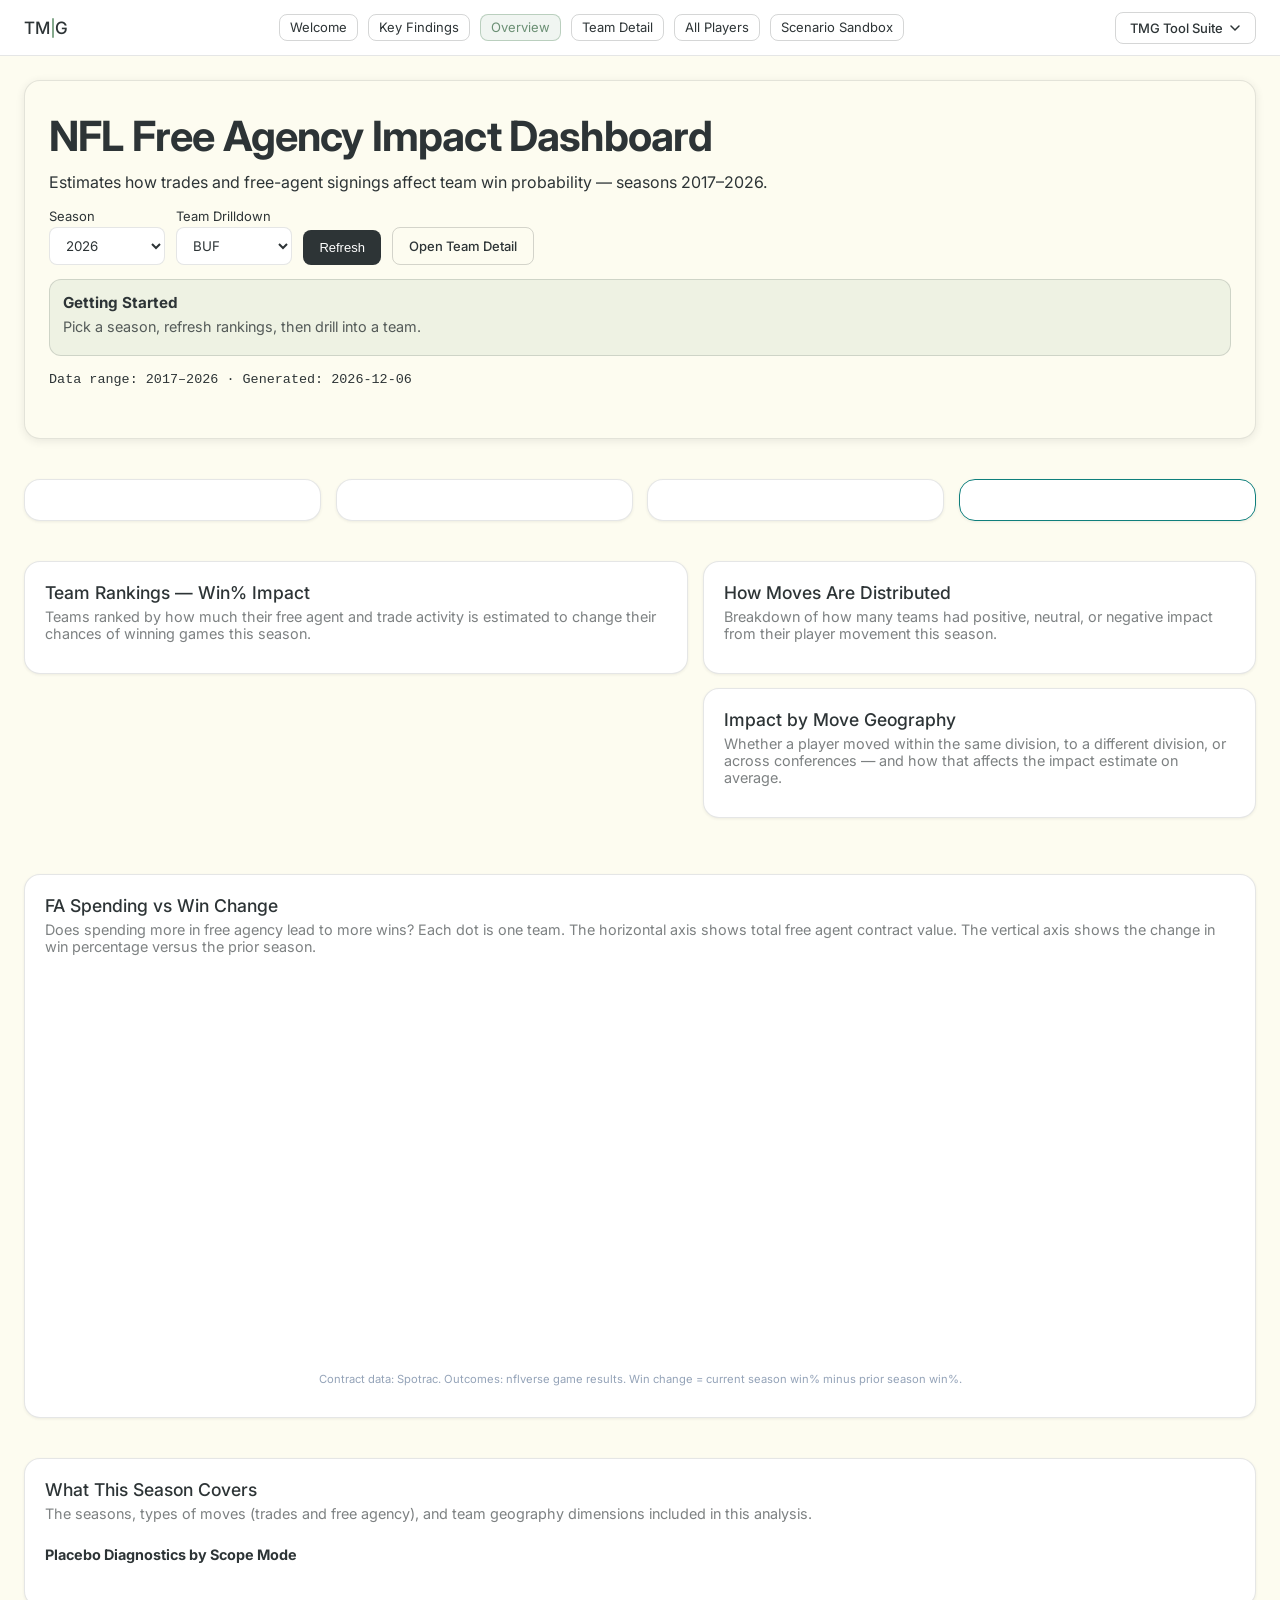
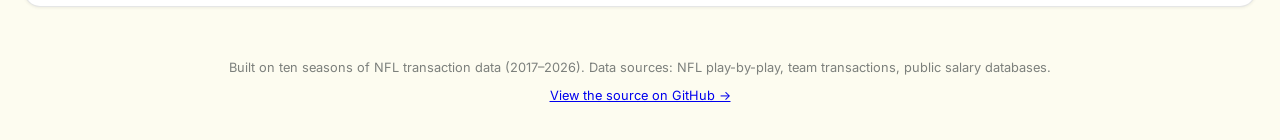
==== commit 184965bb: "feat: add scope-mode placebo diagnostics panel and associated styles; enhance overview functionality" ====
--- a/dashboard/src/index.html
+++ b/dashboard/src/index.html
@@ -114,6 +114,15 @@
             <p>Teams ranked by how much their free agent and trade activity is estimated to change their chances of winning games this season.</p>
           </div>
           <div id="rankingChart" class="bar-list"></div>
+          <button
+            id="rankingExpandBtn"
+            class="ranking-expand-btn"
+            aria-expanded="false"
+            aria-controls="rankingChart"
+            style="display:none"
+          >
+            Show all 32 teams ↓
+          </button>
         </article>
 
         <article class="panel tmg-card panel-overview-distribution" aria-labelledby="distributionTitle">
@@ -163,6 +172,10 @@
             <p>The seasons, types of moves (trades and free agency), and team geography dimensions included in this analysis.</p>
           </div>
           <div id="scopeList" class="scope-list"></div>
+          <div class="placebo-modes-panel" aria-label="Scope-mode placebo diagnostics">
+            <h3 class="placebo-modes-title">Placebo Diagnostics by Scope Mode</h3>
+            <div id="placeboModesPanel" class="placebo-modes-grid"></div>
+          </div>
           <div id="seasonCoverageChart" class="bar-list"></div>
         </article>
       </section>
--- a/dashboard/src/styles.css
+++ b/dashboard/src/styles.css
@@ -473,6 +473,31 @@
   color: var(--color-primary, #0f7f7c);
 }
 
+.ranking-expand-btn {
+  display: block;
+  width: 100%;
+  margin-top: 6px;
+  padding: 7px 12px;
+  background: transparent;
+  border: 1px solid var(--color-border, #334155);
+  border-radius: 4px;
+  color: var(--color-primary, #0f7f7c);
+  font-size: 0.8rem;
+  font-weight: 500;
+  cursor: pointer;
+  text-align: center;
+  transition: background 0.15s;
+}
+
+.ranking-expand-btn:hover {
+  background: rgba(15, 127, 124, 0.08);
+}
+
+.ranking-expand-btn:focus-visible {
+  outline: 2px solid var(--color-primary, #0f7f7c);
+  outline-offset: 2px;
+}
+
 .bar-label,
 .bar-value,
 .stack-label {
@@ -521,6 +546,79 @@
   font-family: "IBM Plex Mono", monospace;
   font-size: 0.73rem;
   background: rgba(16, 37, 58, 0.08);
+}
+
+.placebo-modes-panel {
+  margin: 0.7rem 0 1rem;
+}
+
+.placebo-modes-title {
+  margin: 0 0 0.45rem;
+  font-size: 0.9rem;
+  color: var(--tmg-charcoal);
+}
+
+.placebo-modes-grid {
+  display: grid;
+  grid-template-columns: repeat(3, minmax(0, 1fr));
+  gap: 0.55rem;
+}
+
+.placebo-mode-card {
+  border: 1px solid var(--line);
+  border-radius: 12px;
+  padding: 0.6rem;
+  background: rgba(132, 169, 140, 0.08);
+}
+
+.placebo-mode-card h4 {
+  margin: 0;
+  font-size: 0.8rem;
+  color: var(--tmg-charcoal);
+}
+
+.placebo-mode-subtitle {
+  margin: 0.25rem 0 0.35rem;
+  font-size: 0.74rem;
+  color: rgba(45, 52, 54, 0.62);
+  min-height: 2.2em;
+}
+
+.placebo-mode-value {
+  font-family: "IBM Plex Mono", monospace;
+  font-weight: 600;
+  font-size: 0.88rem;
+  color: var(--tmg-charcoal);
+}
+
+.placebo-mode-status {
+  display: inline-block;
+  margin-top: 0.3rem;
+  padding: 0.12rem 0.42rem;
+  border-radius: 999px;
+  font-size: 0.7rem;
+  font-weight: 600;
+}
+
+.placebo-mode-status.robust {
+  background: rgba(46, 133, 64, 0.14);
+  color: var(--tmg-success);
+}
+
+.placebo-mode-status.caution {
+  background: rgba(196, 127, 0, 0.14);
+  color: var(--tmg-warning);
+}
+
+.placebo-mode-status.missing {
+  background: rgba(176, 0, 32, 0.1);
+  color: var(--tmg-error);
+}
+
+.placebo-mode-meta {
+  margin: 0.35rem 0 0;
+  font-size: 0.72rem;
+  color: rgba(45, 52, 54, 0.62);
 }
 
 .geo-list {
@@ -888,6 +986,10 @@
   .scorecard-cell:last-child {
     border-bottom: none;
   }
+
+  .placebo-modes-grid {
+    grid-template-columns: 1fr;
+  }
 }
 
 /* Welcome page */
@@ -1155,11 +1257,75 @@
 }
 
 .findings-subtitle {
-  font-size: 1rem;
+  font-size: 1.02rem;
   color: rgba(45, 52, 54, 0.74);
   max-width: 600px;
   margin: 0 auto;
-  line-height: 1.6;
+  line-height: 1.7;
+}
+
+.findings-status {
+  margin: 12px auto 0;
+  max-width: 720px;
+  padding: 8px 12px;
+  border-radius: 8px;
+  border: 1px solid rgba(45, 52, 54, 0.16);
+  font-size: 0.82rem;
+  line-height: 1.5;
+  text-align: center;
+  display: flex;
+  align-items: center;
+  justify-content: center;
+  gap: 10px;
+  flex-wrap: wrap;
+}
+
+.findings-retry-btn {
+  border: 1px solid rgba(45, 52, 54, 0.24);
+  border-radius: 8px;
+  background: var(--tmg-white);
+  color: var(--tmg-charcoal);
+  font: inherit;
+  font-size: 0.78rem;
+  font-weight: 500;
+  padding: 4px 10px;
+  cursor: pointer;
+}
+
+.findings-retry-btn:hover {
+  border-color: rgba(132, 169, 140, 0.5);
+  color: var(--tmg-sage-hover);
+}
+
+.findings-retry-btn:focus-visible {
+  outline: 2px solid var(--tmg-sage);
+  outline-offset: 2px;
+}
+
+.findings-retry-btn:disabled {
+  opacity: 0.6;
+  cursor: default;
+}
+
+.findings-status--info {
+  color: rgba(45, 52, 54, 0.78);
+  background: rgba(132, 169, 140, 0.1);
+}
+
+.findings-status--warning {
+  color: #8a5a00;
+  border-color: rgba(196, 127, 0, 0.35);
+  background: rgba(196, 127, 0, 0.12);
+}
+
+.findings-status--success {
+  color: #1f5e2c;
+  border-color: rgba(46, 133, 64, 0.35);
+  background: rgba(46, 133, 64, 0.12);
+}
+
+.findings-status--success .findings-retry-btn {
+  display: none;
 }
 
 .findings-section {
@@ -1181,7 +1347,7 @@
 }
 
 .findings-section h2 {
-  font-size: 1.15rem;
+  font-size: 1.18rem;
   font-weight: 500;
   color: var(--tmg-text);
   margin-bottom: 14px;
@@ -1189,16 +1355,16 @@
 }
 
 .findings-context {
-  font-size: 0.88rem;
+  font-size: 0.95rem;
   color: rgba(45, 52, 54, 0.72);
-  line-height: 1.7;
+  line-height: 1.75;
   margin-bottom: 12px;
 }
 
 .findings-answer {
-  font-size: 0.92rem;
+  font-size: 0.97rem;
   color: var(--tmg-text);
-  line-height: 1.7;
+  line-height: 1.75;
   margin-bottom: 20px;
   padding: 12px 16px;
   background: rgba(132, 169, 140, 0.08);
@@ -1216,15 +1382,15 @@
 .findings-table {
   width: 100%;
   border-collapse: collapse;
-  font-size: 0.84rem;
+  font-size: 0.87rem;
   background: var(--tmg-white);
 }
 
 .findings-table th {
   text-align: left;
   padding: 7px 10px;
-  font-size: 0.75rem;
-  font-weight: 600;
+  font-size: 0.76rem;
+  font-weight: 500;
   text-transform: uppercase;
   letter-spacing: 0.04em;
   color: rgba(45, 52, 54, 0.72);
@@ -1268,9 +1434,9 @@
 }
 
 .findings-note {
-  font-size: 0.75rem;
+  font-size: 0.8rem;
   color: rgba(45, 52, 54, 0.68);
-  line-height: 1.5;
+  line-height: 1.55;
 }
 
 .findings-note a {
@@ -1876,6 +2042,49 @@
   outline-offset: 2px;
 }
 
+.cards-expand-btn {
+  display: block;
+  width: 100%;
+  margin-top: 8px;
+  padding: 7px 12px;
+  background: transparent;
+  border: 1px solid var(--color-border, #334155);
+  border-radius: 4px;
+  color: var(--color-primary, #0f7f7c);
+  font-size: 0.8rem;
+  font-weight: 500;
+  cursor: pointer;
+  text-align: center;
+  transition: background 0.15s;
+}
+
+.cards-expand-btn:hover {
+  background: rgba(15, 127, 124, 0.08);
+}
+
+.cards-expand-btn:focus-visible {
+  outline: 2px solid var(--color-primary, #0f7f7c);
+  outline-offset: 2px;
+}
+
+.cards-separator {
+  display: flex;
+  align-items: center;
+  justify-content: center;
+  padding: 6px 0;
+  color: var(--color-muted, #94a3b8);
+  font-size: 1rem;
+  letter-spacing: 4px;
+  margin: 4px 0;
+}
+
+.cards-collapse-note {
+  font-size: 0.75rem;
+  color: var(--color-muted, #94a3b8);
+  margin-bottom: 8px;
+  font-style: italic;
+}
+
 .tmg-table {
   width: 100%;
   border-collapse: collapse;
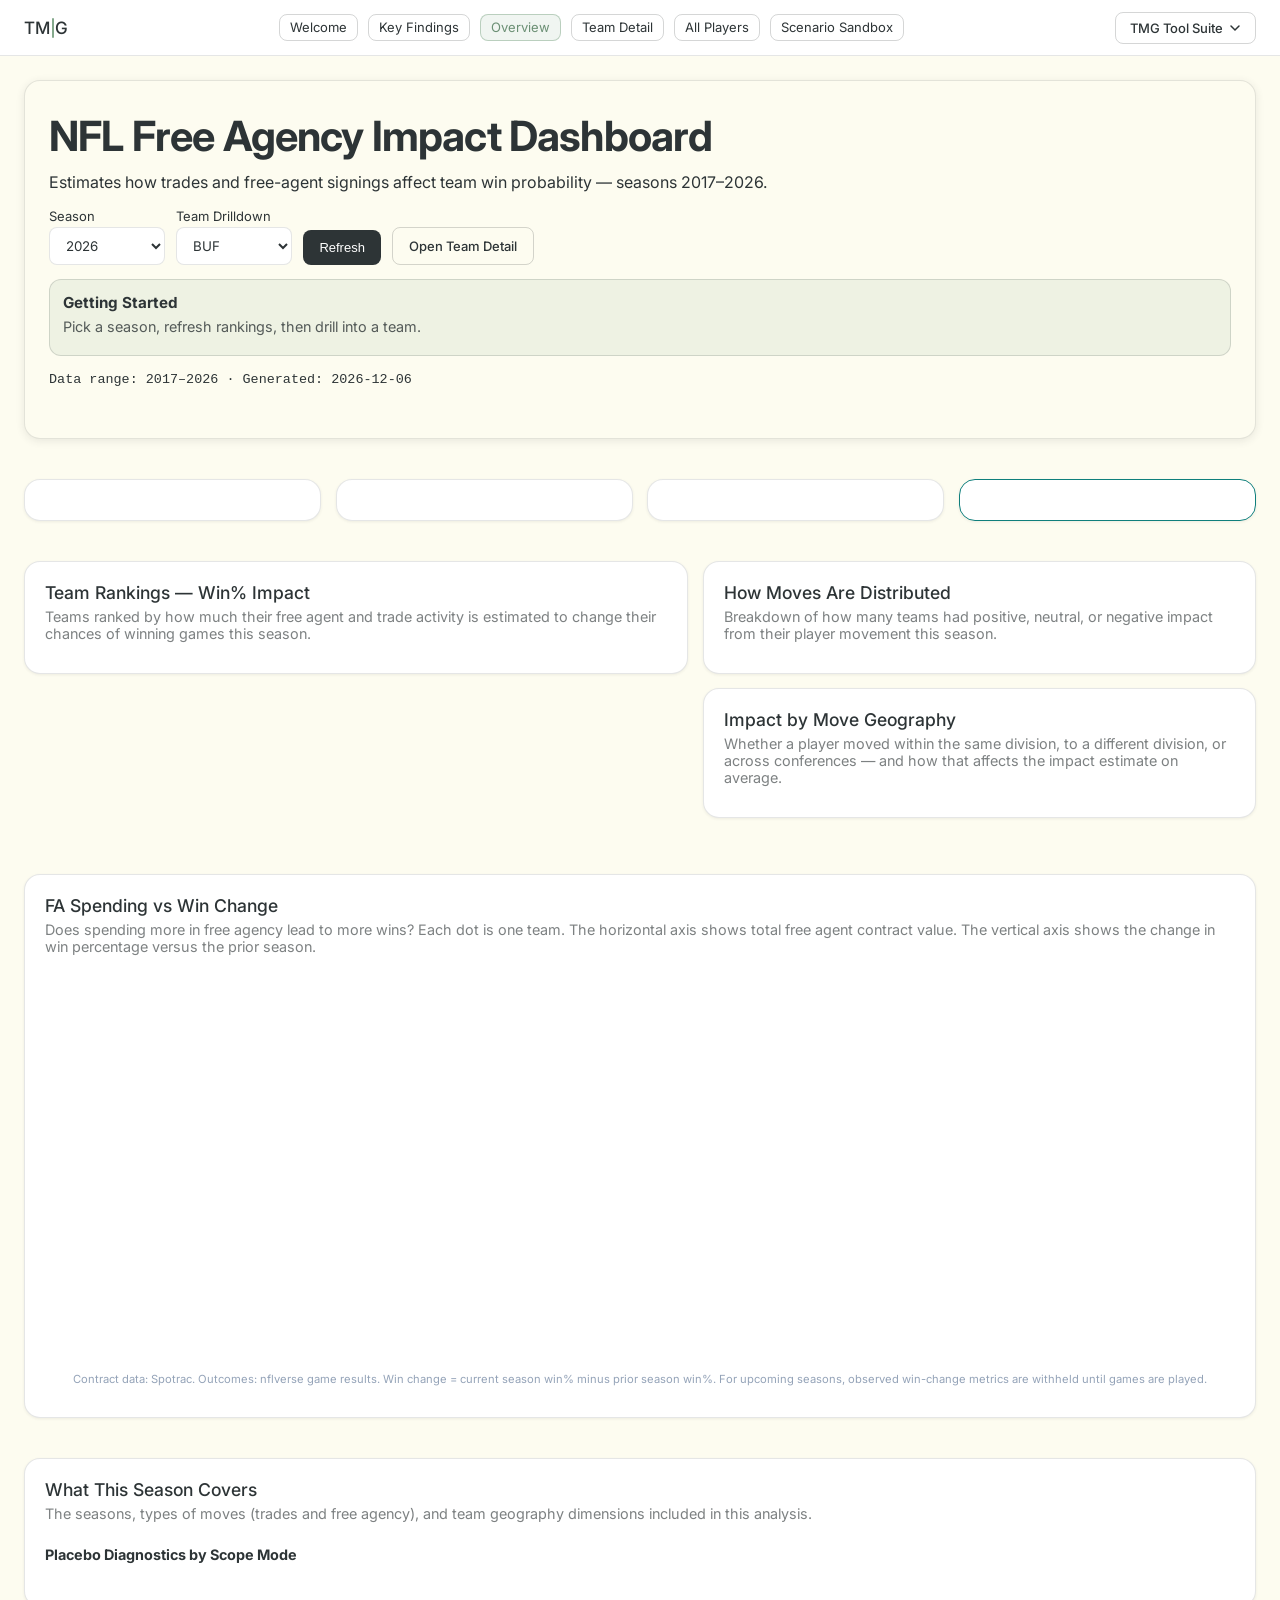
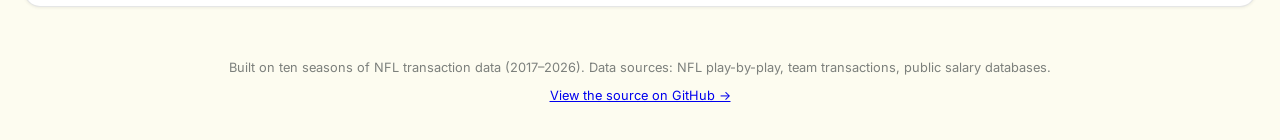
==== commit 142a43d8: "feat: implement season summary caching and context notices; enhance user experience with upcoming se" ====
--- a/dashboard/src/index.html
+++ b/dashboard/src/index.html
@@ -161,7 +161,7 @@
         <div id="spendingChart"></div>
         <p class="chart-footnote">
           Contract data: Spotrac. Outcomes: nflverse game results. Win change = current season win% minus
-          prior season win%.
+          prior season win%. For upcoming seasons, observed win-change metrics are withheld until games are played.
         </p>
       </section>
 
--- a/dashboard/src/styles.css
+++ b/dashboard/src/styles.css
@@ -1399,6 +1399,27 @@
   white-space: nowrap;
 }
 
+.findings-help {
+  display: inline-flex;
+  align-items: center;
+  justify-content: center;
+  width: 15px;
+  height: 15px;
+  margin-left: 5px;
+  border-radius: 50%;
+  border: 1px solid rgba(45, 52, 54, 0.45);
+  font-size: 0.64rem;
+  line-height: 1;
+  font-weight: 700;
+  color: rgba(45, 52, 54, 0.82);
+  background: rgba(255, 255, 255, 0.7);
+  cursor: help;
+}
+
+.findings-help[data-tooltip] {
+  border-bottom: none;
+}
+
 .findings-table td {
   padding: 7px 10px;
   color: var(--tmg-text);
@@ -1412,6 +1433,45 @@
 
 .findings-table tr:hover td {
   background: rgba(132, 169, 140, 0.09);
+}
+
+.findings-cell-evidence {
+  white-space: nowrap;
+}
+
+.findings-evidence-note {
+  color: rgba(45, 52, 54, 0.72);
+  font-size: 0.78em;
+}
+
+.findings-confidence {
+  display: inline-block;
+  min-width: 62px;
+  text-align: center;
+  padding: 3px 8px;
+  border-radius: 999px;
+  font-weight: 600;
+  font-size: 0.74rem;
+  letter-spacing: 0.02em;
+  border: 1px solid transparent;
+}
+
+.findings-confidence--high {
+  color: #1f6f3f;
+  background: rgba(46, 133, 64, 0.14);
+  border-color: rgba(46, 133, 64, 0.35);
+}
+
+.findings-confidence--medium {
+  color: #8a5a00;
+  background: rgba(196, 127, 0, 0.14);
+  border-color: rgba(196, 127, 0, 0.35);
+}
+
+.findings-confidence--low {
+  color: #8d1d2f;
+  background: rgba(176, 0, 32, 0.12);
+  border-color: rgba(176, 0, 32, 0.3);
 }
 
 .findings-best {
@@ -1537,6 +1597,16 @@
   .findings-table th,
   .findings-table td {
     padding: 6px 8px;
+  }
+
+  .findings-cell-evidence {
+    white-space: normal;
+    line-height: 1.35;
+  }
+
+  .findings-evidence-note {
+    display: block;
+    margin-top: 2px;
   }
 }
 
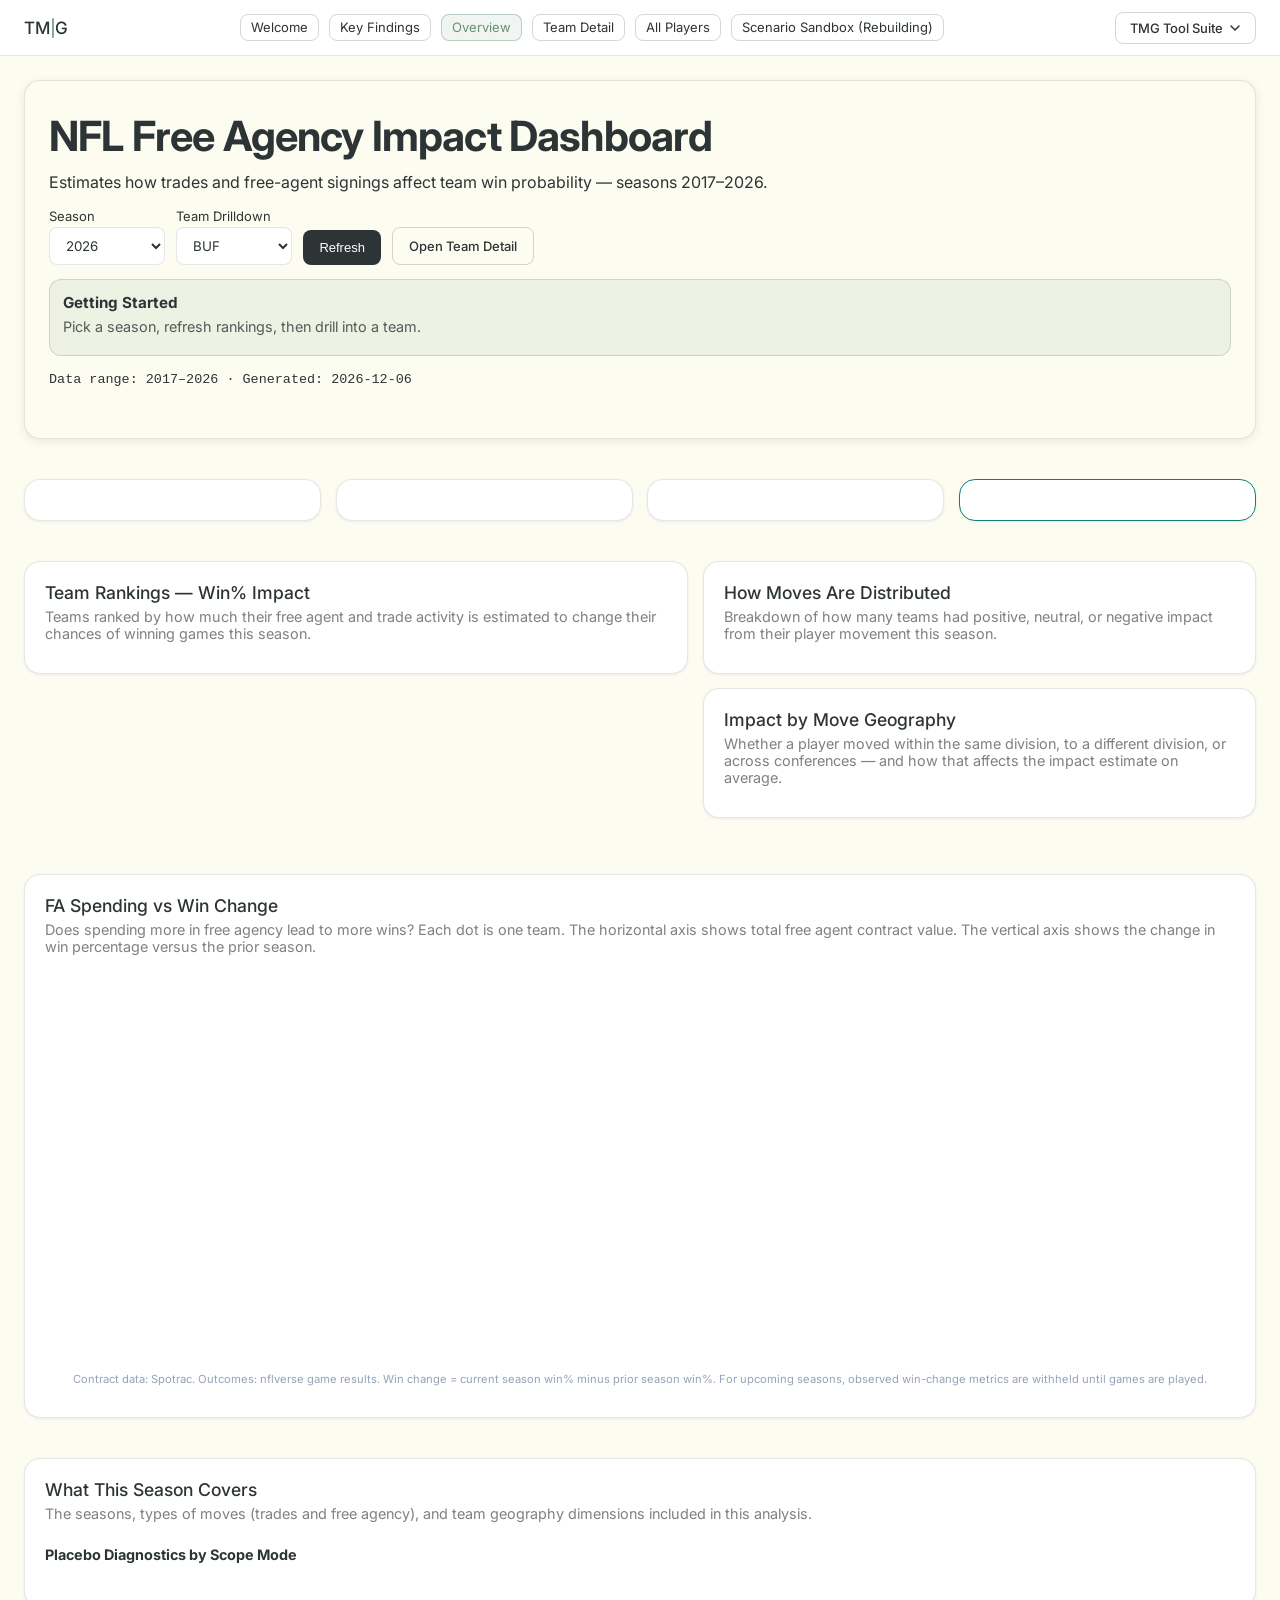
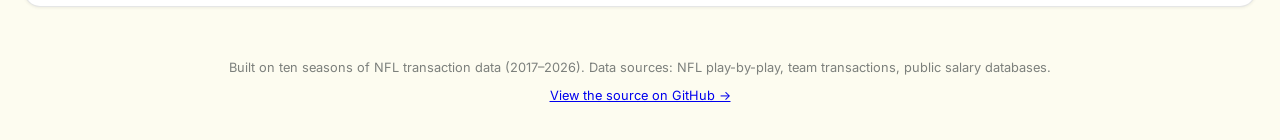
==== commit b7c1d4ec: "refactor: update scenario link text and titles to indicate rebuilding status" ====
--- a/dashboard/src/index.html
+++ b/dashboard/src/index.html
@@ -44,7 +44,7 @@
         <a href="./index.html" aria-current="page">Overview</a>
         <a id="teamPageLink" href="./team.html?team_id=BUF&season=2026">Team Detail</a>
         <a id="explorerLink" href="./explorer.html">All Players</a>
-        <a id="scenarioPageLink" href="./scenario.html?team_id=BUF&season=2026">Scenario Sandbox</a>
+        <a id="scenarioPageLink" href="./scenario.html?team_id=BUF&season=2026">Scenario Sandbox (Rebuilding)</a>
       </div>
       <div class="tmg-dropdown-wrap">
         <button class="tmg-dropdown-btn" id="tmgDdBtn" aria-haspopup="true" aria-expanded="false" aria-controls="tmgDdMenu">
--- a/dashboard/src/styles.css
+++ b/dashboard/src/styles.css
@@ -653,14 +653,20 @@
 }
 
 .geo-finding {
-  font-size: 0.82rem;
-  color: var(--color-text, #f8fafc);
+  font-size: 0.86rem;
+  color: var(--tmg-text, #2d3436);
   line-height: 1.6;
-  margin-top: 12px;
-  padding: 10px 12px;
-  background: rgba(15, 127, 124, 0.08);
-  border-left: 3px solid var(--color-primary, #0f7f7c);
-  border-radius: 0 4px 4px 0;
+  margin: 12px auto 0;
+  padding: 12px 14px;
+  background: linear-gradient(
+    90deg,
+    rgba(15, 127, 124, 0.14) 0%,
+    rgba(15, 127, 124, 0.05) 100%
+  );
+  border: 1px solid rgba(15, 127, 124, 0.28);
+  border-left: 4px solid var(--color-primary, #0f7f7c);
+  border-radius: 10px;
+  box-shadow: 0 1px 2px rgba(45, 52, 54, 0.08);
 }
 
 .pill {
@@ -891,7 +897,8 @@
 #spendingChart {
   width: 100%;
   max-width: 700px;
-  height: 400px;
+  min-height: 400px;
+  height: auto;
   position: relative;
   margin: 0 auto;
 }
@@ -943,14 +950,20 @@
 }
 
 .spending-finding {
-  font-size: 0.82rem;
-  color: var(--color-text, #f8fafc);
+  font-size: 0.86rem;
+  color: var(--tmg-text, #2d3436);
   line-height: 1.6;
-  margin-top: 12px;
-  padding: 10px 12px;
-  background: rgba(245, 158, 11, 0.08);
-  border-left: 3px solid #f59e0b;
-  border-radius: 0 4px 4px 0;
+  margin: 12px auto 0;
+  padding: 12px 14px;
+  background: linear-gradient(
+    90deg,
+    rgba(196, 127, 0, 0.14) 0%,
+    rgba(196, 127, 0, 0.05) 100%
+  );
+  border: 1px solid rgba(196, 127, 0, 0.28);
+  border-left: 4px solid #c47f00;
+  border-radius: 10px;
+  box-shadow: 0 1px 2px rgba(45, 52, 54, 0.08);
   max-width: 700px;
 }
 
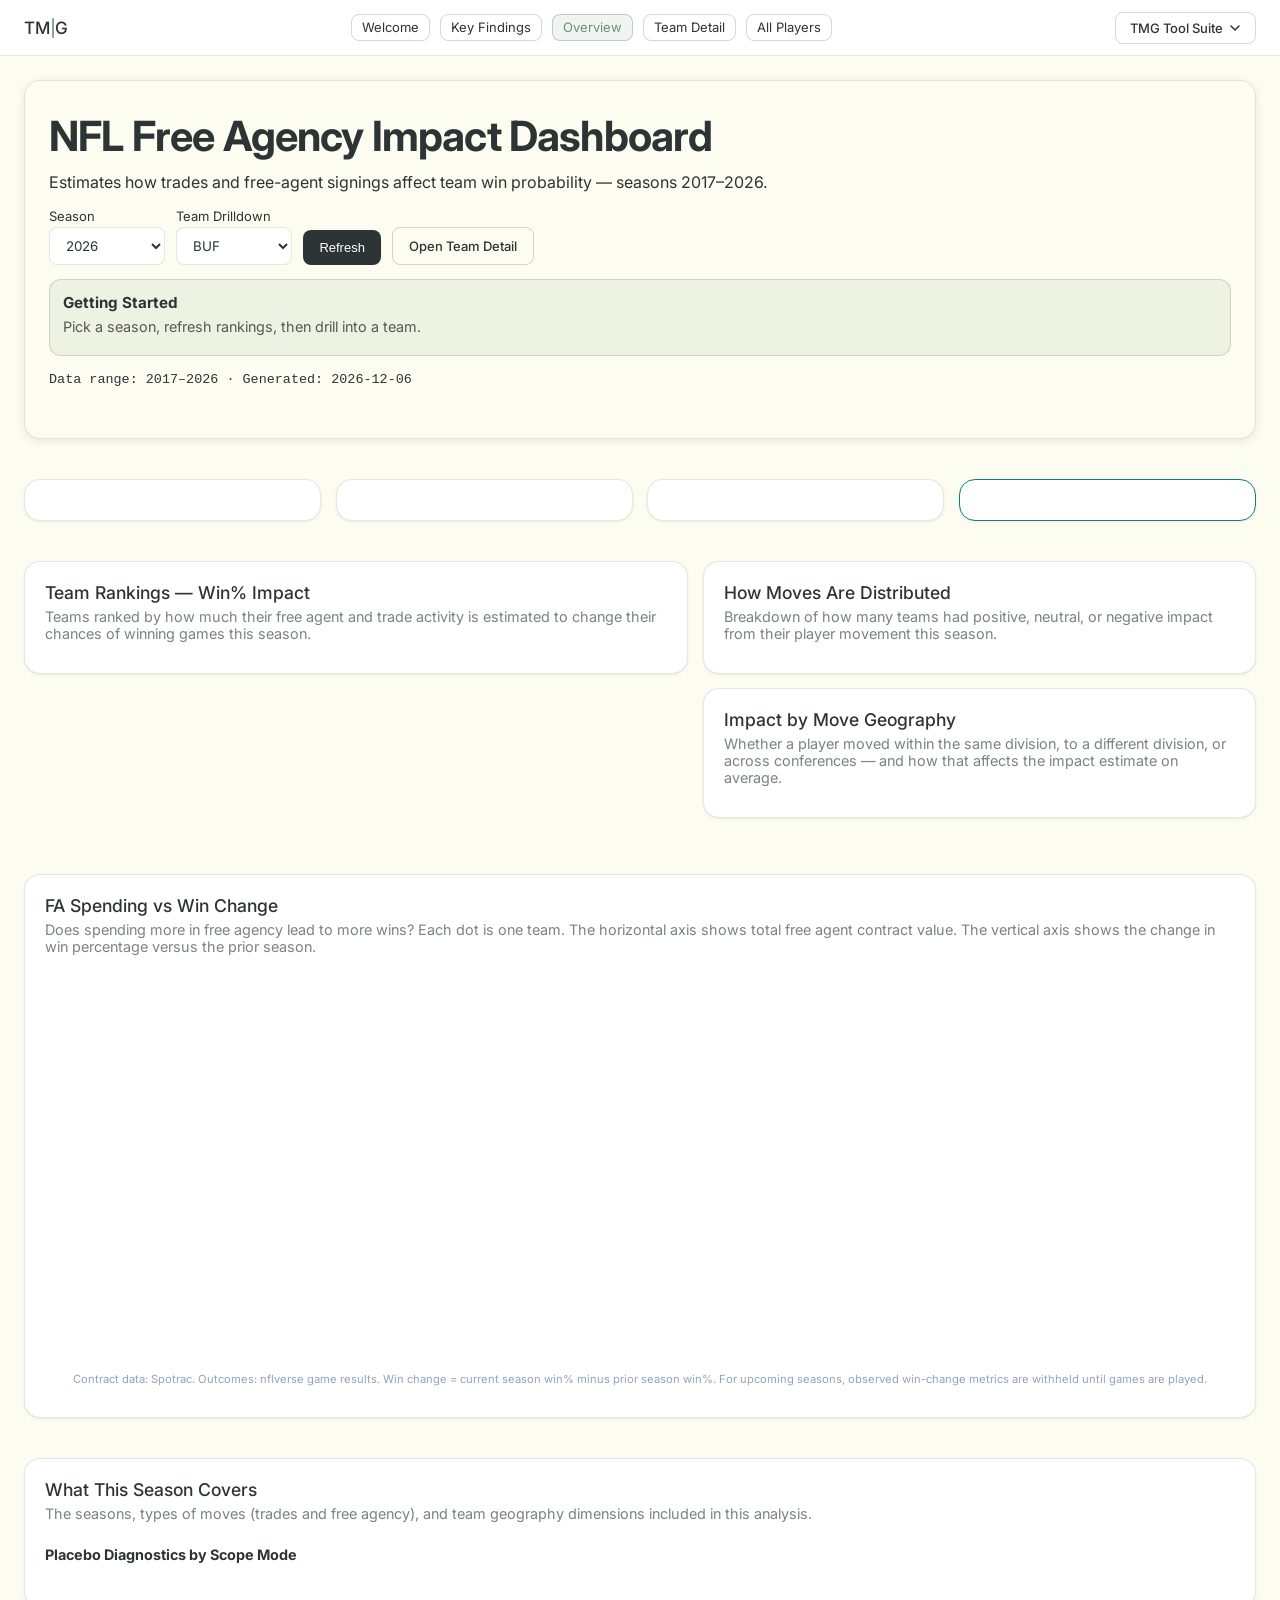
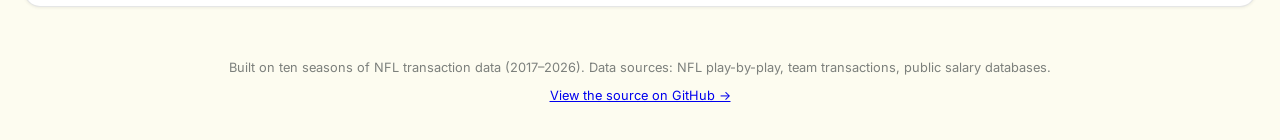
==== commit e1a62e17: "chore: remove Scenario Sandbox from user access; redirect orphaned page to homepage; keep logic for " ====
--- a/dashboard/src/index.html
+++ b/dashboard/src/index.html
@@ -44,7 +44,6 @@
         <a href="./index.html" aria-current="page">Overview</a>
         <a id="teamPageLink" href="./team.html?team_id=BUF&season=2026">Team Detail</a>
         <a id="explorerLink" href="./explorer.html">All Players</a>
-        <a id="scenarioPageLink" href="./scenario.html?team_id=BUF&season=2026">Scenario Sandbox (Rebuilding)</a>
       </div>
       <div class="tmg-dropdown-wrap">
         <button class="tmg-dropdown-btn" id="tmgDdBtn" aria-haspopup="true" aria-expanded="false" aria-controls="tmgDdMenu">
